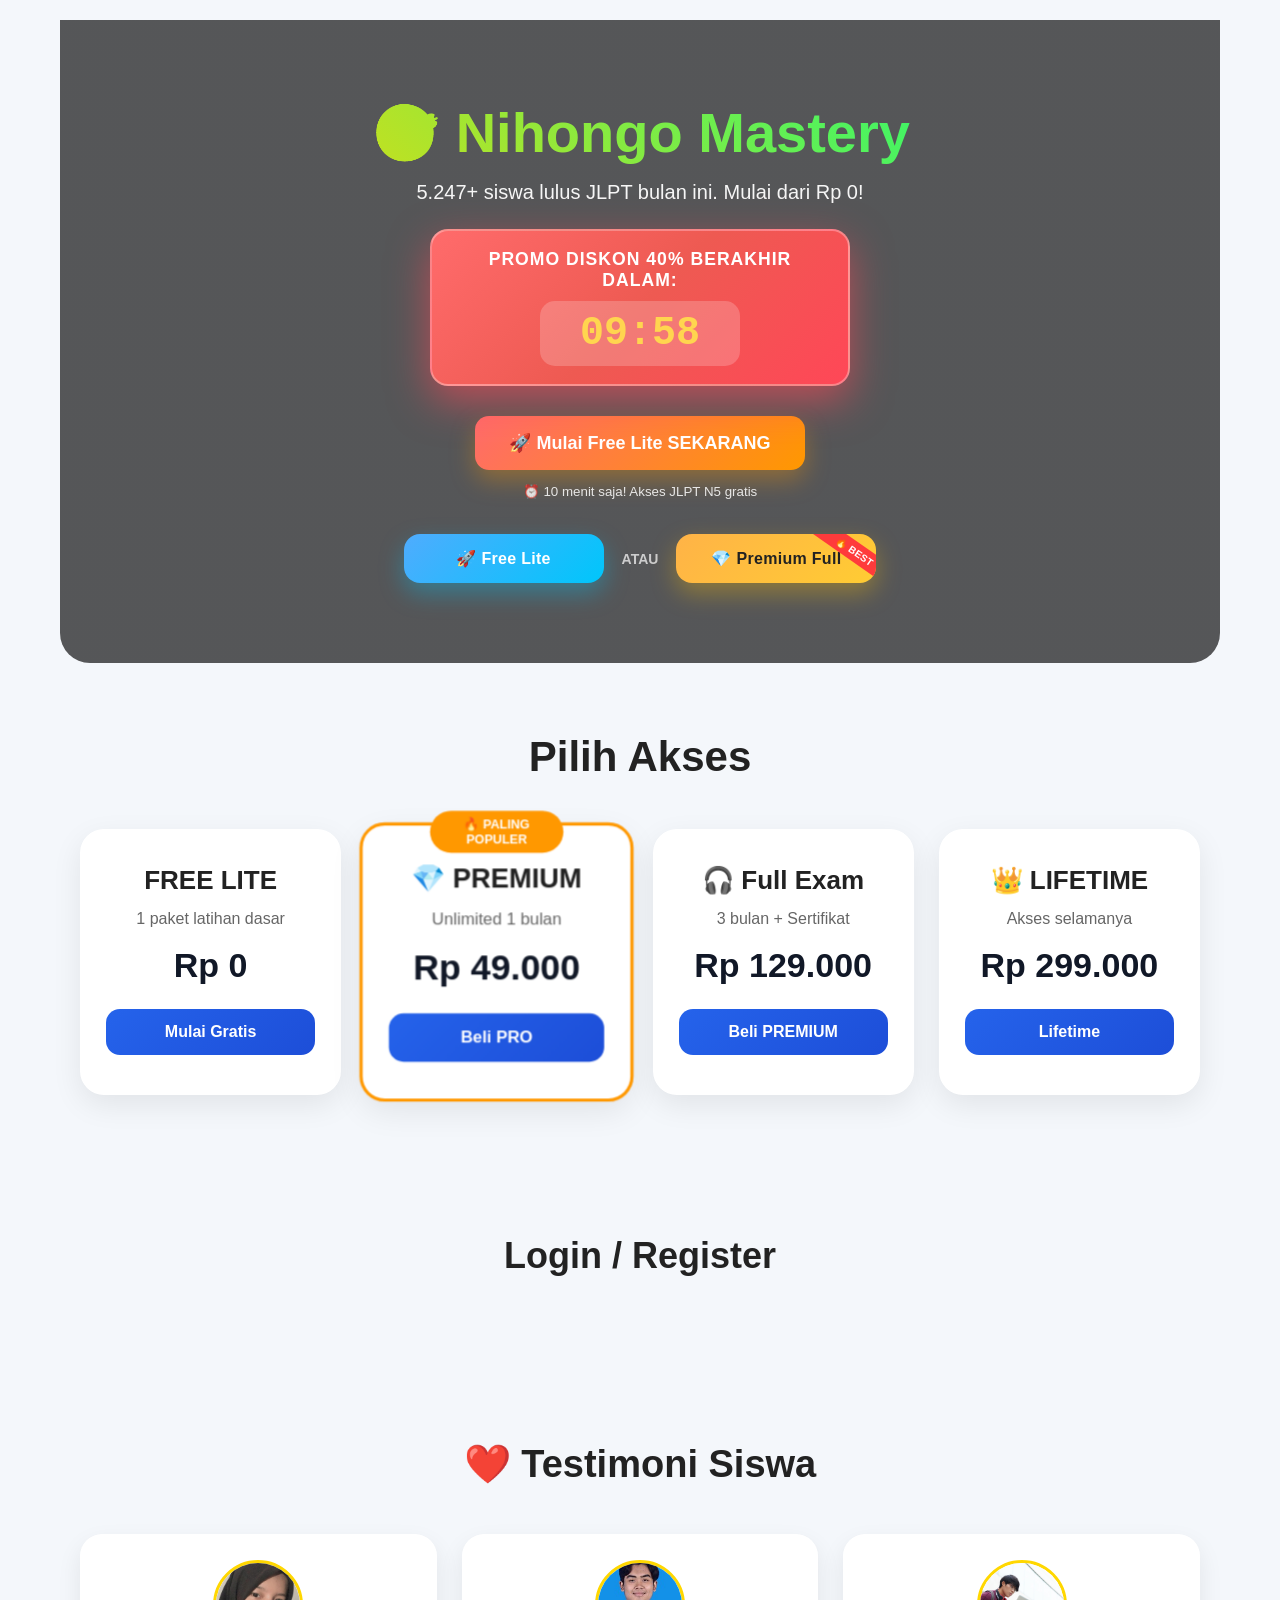
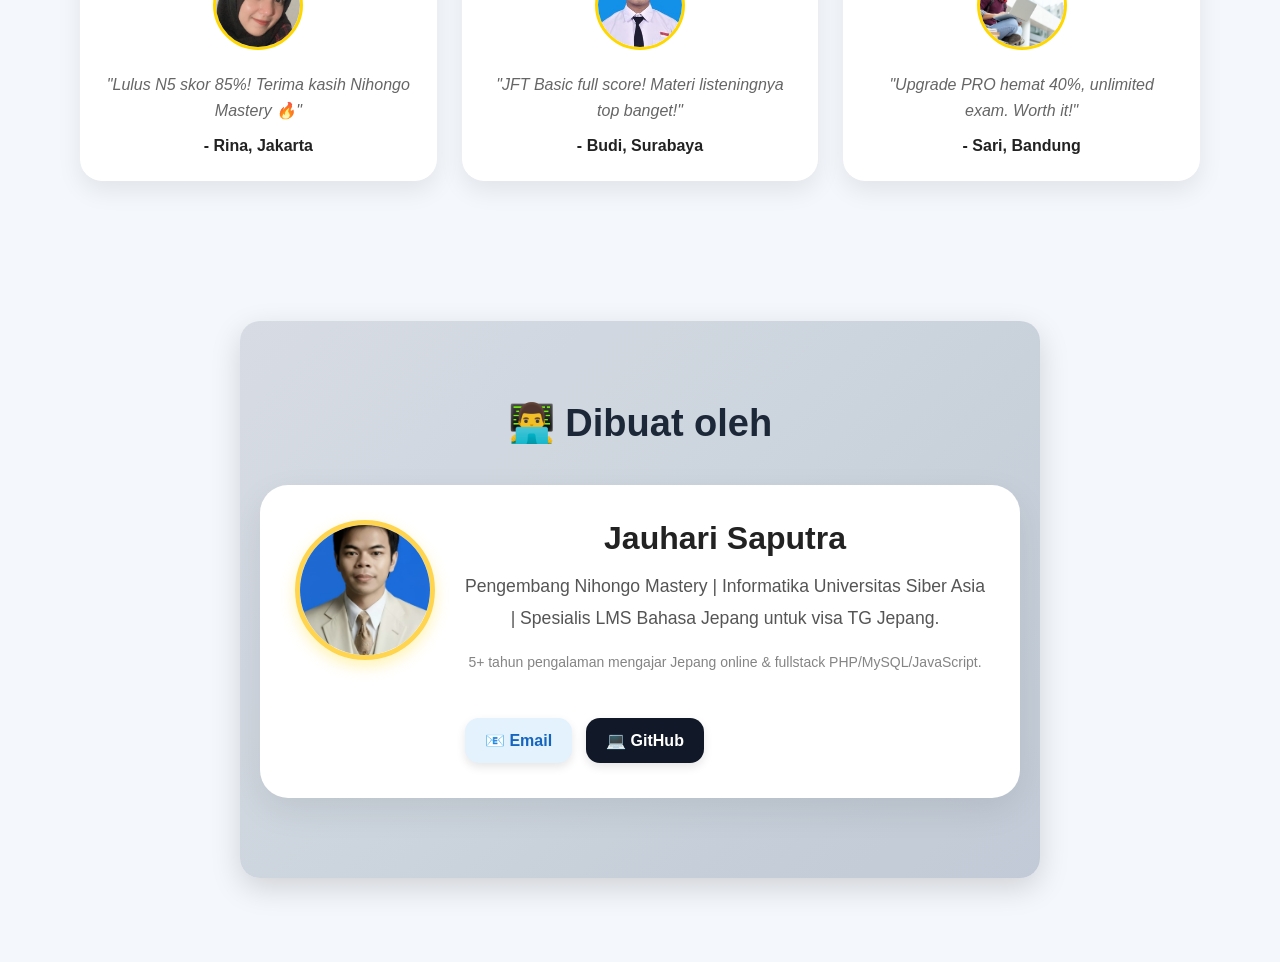
==== index.html @ e08a3634 "push kedua" ====
<!DOCTYPE html>
<html lang="id">

<head>
    <link rel="stylesheet" href="assets/css/style.css">
    <meta charset="UTF-8">
    <meta name="viewport" content="width=device-width, initial-scale=1.0">
    <title>Nihongo Mastery - 🎯 Lulus JLPT 90% Siswa!</title>

    <script src="https://accounts.google.com/gsi/client" async defer></script>
    <script src="https://app.sandbox.midtrans.com/snap/snap.js" data-client-key="Mid-client-Sgpy8gqZ2OuiWEXR"></script>

    <style>
    * {
        margin: 0;
        padding: 0;
        box-sizing: border-box;
    }

    body {
        font-family: Arial, Helvetica, sans-serif;
        background: #f4f7fb;
        color: #222;
    }

    .container {
        width: 95%;
        max-width: 1200px;
        margin: auto;
    }

    /* =========================
           HEADER USER
        ========================= */
    .user-header {
        background: #111827;
        padding: 12px 20px;
        color: white;
    }

    .user-info {
        display: flex;
        align-items: center;
        gap: 12px;
    }

    .user-avatar {
        width: 42px;
        height: 42px;
        border-radius: 50%;
    }

    .user-status {
        background: #10b981;
        padding: 5px 10px;
        border-radius: 30px;
        font-size: 12px;
    }

    .logout-btn {
        margin-left: auto;
        background: #ef4444;
        border: none;
        color: white;
        padding: 10px 14px;
        border-radius: 10px;
        cursor: pointer;
    }

    /* =========================
           HERO
        ========================= */
    .hero {
        padding: 80px 20px;
        text-align: center;
        background:
            linear-gradient(rgba(0, 0, 0, 0.65),
                rgba(0, 0, 0, 0.65)),
            url('https://images.unsplash.com/photo-1528360983277-13d401cdc186?q=80&w=1200');

        background-size: cover;
        background-position: center;
        border-radius: 0 0 30px 30px;
        color: white;
    }

    .hero h1 {
        font-size: 56px;
        margin-bottom: 15px;
    }

    .hero p {
        font-size: 20px;
        opacity: 0.95;
        margin-bottom: 25px;
    }

    .countdown {
        background: rgba(255, 255, 255, 0.12);
        backdrop-filter: blur(6px);
        padding: 18px;
        border-radius: 18px;
        max-width: 420px;
        margin: auto;
        margin-bottom: 30px;
    }

    .countdown-label {
        display: block;
        margin-bottom: 10px;
    }

    .countdown-numbers {
        font-size: 34px;
        font-weight: bold;
        color: #ffd54f;
    }

    .cta-primary {
        background: linear-gradient(135deg, #ff6b6b, #ff9800);
        border: none;
        color: white;
        padding: 16px 34px;
        border-radius: 14px;
        font-size: 18px;
        font-weight: bold;
        cursor: pointer;
        transition: 0.3s;
        box-shadow: 0 10px 25px rgba(255, 152, 0, 0.35);
    }

    .cta-primary:hover {
        transform: translateY(-3px);
    }

    .pulse {
        animation: pulse 1.5s infinite;
    }

    @keyframes pulse {
        0% {
            transform: scale(1);
        }

        50% {
            transform: scale(1.04);
        }

        100% {
            transform: scale(1);
        }
    }

    /* =========================
           QUICK ACCESS
        ========================= */
    .quick-access {
        margin-top: 35px;
        display: flex;
        gap: 18px;
        justify-content: center;
        align-items: center;
        flex-wrap: wrap;
    }

    .divider {
        color: rgba(255, 255, 255, 0.8);
        font-size: 14px;
        font-weight: 700;
    }

    .quick-access button {
        border: none;
        padding: 15px 28px;
        border-radius: 16px;
        font-size: 16px;
        font-weight: bold;
        cursor: pointer;
        transition: all 0.3s ease;
        min-width: 200px;
    }

    .cta-secondary {
        background: linear-gradient(135deg, #4facfe, #00c6fb);
        color: white;
        box-shadow: 0 10px 25px rgba(0, 198, 251, 0.35);
    }

    .cta-secondary:hover {
        transform: translateY(-5px);
    }

    .cta-premium {
        background: linear-gradient(135deg, #ffb347, #ffcc33);
        color: #222;
        position: relative;
        overflow: hidden;
        box-shadow: 0 10px 25px rgba(255, 193, 7, 0.35);
    }

    .cta-premium::before {
        content: "🔥 BEST";
        position: absolute;
        top: 8px;
        right: -30px;
        background: #ff3b3b;
        color: white;
        font-size: 10px;
        padding: 4px 30px;
        transform: rotate(35deg);
        font-weight: bold;
    }

    .cta-premium:hover {
        transform: translateY(-5px);
    }

    /* =========================
           PRICING
        ========================= */
    .pricing {
        padding: 70px 20px;
        text-align: center;
    }

    .pricing h2 {
        font-size: 42px;
        margin-bottom: 40px;
    }

    .pricing-cards {
        display: grid;
        grid-template-columns: repeat(auto-fit, minmax(240px, 1fr));
        gap: 25px;
    }

    .price-card {
        background: white;
        padding: 35px 25px;
        border-radius: 24px;
        box-shadow: 0 10px 30px rgba(0, 0, 0, 0.08);
        transition: 0.3s;
        position: relative;
    }

    .price-card:hover {
        transform: translateY(-8px);
    }

    .price-card h3 {
        font-size: 26px;
        margin-bottom: 14px;
    }

    .price-card p {
        color: #666;
        margin-bottom: 18px;
    }

    .price-card span {
        display: block;
        font-size: 34px;
        font-weight: bold;
        margin-bottom: 24px;
        color: #111827;
    }

    .price-card button {
        width: 100%;
        border: none;
        padding: 14px;
        border-radius: 14px;
        background: linear-gradient(135deg, #2563eb, #1d4ed8);
        color: white;
        font-size: 16px;
        font-weight: bold;
        cursor: pointer;
    }

    .popular {
        border: 3px solid #ff9800;
    }

    .popular::before {
        content: "🔥 PALING POPULER";
        position: absolute;
        top: -14px;
        left: 50%;
        transform: translateX(-50%);
        background: #ff9800;
        color: white;
        padding: 6px 18px;
        border-radius: 999px;
        font-size: 12px;
        font-weight: bold;
    }

    /* =========================
           LOGIN
        ========================= */
    .login {
        padding: 70px 20px;
        text-align: center;
    }

    .login h2 {
        margin-bottom: 25px;
        font-size: 36px;
    }

    /* =========================
           TESTIMONI
        ========================= */
    .testimoni {
        padding: 70px 20px;
    }

    .testimoni h2 {
        text-align: center;
        margin-bottom: 40px;
        font-size: 38px;
    }

    .testimoni-grid {
        display: grid;
        grid-template-columns: repeat(auto-fit, minmax(260px, 1fr));
        gap: 25px;
    }

    .testi-item {
        background: white;
        border-radius: 22px;
        padding: 25px;
        text-align: center;
        box-shadow: 0 10px 25px rgba(0, 0, 0, 0.08);
    }

    .testi-item img {
        width: 90px;
        height: 90px;
        border-radius: 50%;
        object-fit: cover;
        margin-bottom: 18px;
    }

    .testi-item p {
        color: #555;
        margin-bottom: 14px;
        line-height: 1.6;
    }

    /* =========================
           DEVELOPER PROFILE
        ========================= */
    .developer-profile {
        padding: 80px 20px;
    }

    .developer-profile h2 {
        text-align: center;
        margin-bottom: 40px;
        font-size: 38px;
    }

    .dev-card {
        background: white;
        border-radius: 28px;
        padding: 35px;
        display: flex;
        gap: 30px;
        align-items: flex-start;
        flex-wrap: wrap;
        box-shadow: 0 12px 35px rgba(0, 0, 0, 0.08);
    }

    .dev-avatar {
        width: 140px;
        height: 140px;
        border-radius: 50%;
        object-fit: cover;
        border: 5px solid #ffd54f;
    }

    .dev-info {
        flex: 1;
        min-width: 280px;
    }

    .dev-info h3 {
        font-size: 32px;
        margin-bottom: 14px;
    }

    .dev-info p {
        line-height: 1.8;
        color: #555;
        margin-bottom: 16px;
    }

    .dev-info small {
        display: block;
        margin-bottom: 24px;
        color: #777;
        line-height: 1.7;
        font-size: 14px;
    }

    .dev-links {
        display: flex;
        gap: 14px;
        flex-wrap: wrap;
    }

    .dev-links a {
        text-decoration: none;
        padding: 13px 20px;
        border-radius: 14px;
        font-weight: bold;
        transition: 0.3s;
        display: inline-flex;
        align-items: center;
        gap: 8px;
    }

    .dev-links a:first-child {
        background: #e3f2fd;
        color: #1565c0;
    }

    .dev-links a:last-child {
        background: #111827;
        color: white;
    }

    .dev-links a:hover {
        transform: translateY(-3px);
    }

    /* =========================
           RESPONSIVE
        ========================= */
    @media(max-width:768px) {
        .hero h1 {
            font-size: 40px;
        }

        .hero p {
            font-size: 18px;
        }

        .dev-card {
            text-align: center;
            justify-content: center;
        }

        .dev-links {
            justify-content: center;
        }

        .quick-access button {
            width: 100%;
            max-width: 320px;
        }
    }
    </style>
</head>

<body>

    <!-- User Header -->
    <header class="user-header" id="userHeader" style="display:none;">
        <div class="user-info">
            <img src="https://via.placeholder.com/40/ffd700/000000?text=U" class="user-avatar" id="userAvatar">

            <span id="userNameDisplay">Welcome!</span>

            <span class="user-status" id="userStatus">
                Premium Active
            </span>

            <button class="logout-btn" onclick="logoutUser()">
                Logout
            </button>
        </div>
    </header>

    <div class="container">

        <!-- HERO -->
        <section class="hero">

            <div class="hero-content">

                <h1>🎯 Nihongo Mastery</h1>

                <p>
                    5.247+ siswa lulus JLPT bulan ini.
                    Mulai dari Rp 0!
                </p>

                <div class="countdown urgent" id="countdown">

                    <span class="countdown-label">
                        Promo Diskon 40% Berakhir Dalam:
                    </span>

                    <div id="countdown-timer" class="countdown-numbers">
                        12:44:28
                    </div>

                </div>

                <!-- Guest CTA -->
                <div class="guest-cta" id="guestCTA">

                    <button class="cta-primary pulse" onclick="startFreeTrial()">

                        🚀 Mulai Free Lite SEKARANG

                    </button>

                    <small style="display:block; margin-top:14px; opacity:0.85;">
                        ⏰ 10 menit saja! Akses JLPT N5 gratis
                    </small>

                </div>

                <!-- QUICK ACCESS -->
                <div class="quick-access">

                    <button class="cta-secondary" onclick="startFreeTrial()">

                        🚀 Free Lite

                    </button>

                    <span class="divider">ATAU</span>

                    <button class="cta-premium" onclick="buyPlan('lifetime', 299000)">

                        💎 Premium Full

                    </button>

                </div>

            </div>

        </section>

        <!-- PRICING -->
        <section class="pricing">

            <h2>Pilih Akses</h2>

            <div class="pricing-cards">

                <div class="price-card free">
                    <h3>FREE LITE</h3>
                    <p>1 paket latihan dasar</p>
                    <span>Rp 0</span>

                    <button onclick="startFreeTrial()">
                        Mulai Gratis
                    </button>
                </div>

                <div class="price-card pro popular">
                    <h3>💎 PREMIUM</h3>
                    <p>Unlimited 1 bulan</p>

                    <span>
                        Rp 49.000
                    </span>

                    <button onclick="buyPlan('pro', 49000)">
                        Beli PRO
                    </button>
                </div>

                <div class="price-card premium">
                    <h3>🎧 Full Exam</h3>
                    <p>3 bulan + Sertifikat</p>

                    <span>Rp 129.000</span>

                    <button onclick="buyPlan('premium', 129000)">
                        Beli PREMIUM
                    </button>
                </div>

                <div class="price-card lifetime">
                    <h3>👑 LIFETIME</h3>
                    <p>Akses selamanya</p>

                    <span>Rp 299.000</span>

                    <button onclick="buyPlan('lifetime', 299000)">
                        Lifetime
                    </button>
                </div>

            </div>

        </section>

        <!-- LOGIN -->
        <section class="login">

            <h2>Login / Register</h2>

            <div id="g_id_onload"
                data-client_id="427555562472-ptt0e991t8tvd3ueh04go4echgarad24.apps.googleusercontent.com"
                data-callback="handleGoogleLogin" data-auto_prompt="false">
            </div>

            <div class="g_id_signin" data-type="standard">
            </div>

        </section>

        <!-- TESTIMONI -->
        <section class="testimoni">

            <h2>❤️ Testimoni Siswa</h2>

            <div class="testimoni-grid">

                <div class="testi-item">
                    <img src="assets/images/testimoni/rina.jpg" alt="Rina">

                    <p>
                        "Lulus N5 skor 85%!
                        Terima kasih Nihongo Mastery 🔥"
                    </p>

                    <strong>- Rina, Jakarta</strong>
                </div>

                <div class="testi-item">
                    <img src="assets/images/testimoni/budi.jpg" alt="Budi">

                    <p>
                        "JFT Basic full score!
                        Materi listeningnya top banget!"
                    </p>

                    <strong>- Budi, Surabaya</strong>
                </div>

                <div class="testi-item">
                    <img src="assets/images/testimoni/sari.jpg" alt="Sari">

                    <p>
                        "Upgrade PRO hemat 40%,
                        unlimited exam. Worth it!"
                    </p>

                    <strong>- Sari, Bandung</strong>
                </div>

            </div>

        </section>

        <!-- DEVELOPER -->
        <section class="developer-profile">

            <h2>👨‍💻 Dibuat oleh</h2>

            <div class="dev-card">

                <img src="assets/images/developer/jauhari.jpg" alt="Jauhari Saputra" class="dev-avatar">

                <div class="dev-info">

                    <h3>Jauhari Saputra</h3>

                    <p>
                        Pengembang Nihongo Mastery |
                        Informatika Universitas Siber Asia |
                        Spesialis LMS Bahasa Jepang
                        untuk visa TG Jepang.
                    </p>

                    <small>
                        5+ tahun pengalaman mengajar Jepang online
                        & fullstack PHP/MySQL/JavaScript.
                    </small>

                    <div class="dev-links">

                        <a href="mailto:saputrajauhari064@gmail.com">
                            📧 Email
                        </a>

                        <a href="https://jauharisaputra.github.io/jayadi-daichi-quiz/index.html" target="_blank">

                            💻 GitHub

                        </a>

                    </div>

                </div>

            </div>

        </section>

    </div>
    <script src="assets/js/main.js"></script>
    <script>
    function startFreeTrial() {
        window.location.href =
            'exam.html?path=jlpt/n5/written/v1-lite&user=3';
    }

    function selectExam(examPath) {

        console.log('Selected:', examPath);

        if (examPath.startsWith('jlpt/n5') ||
            examPath.startsWith('jft/basic')) {

            window.location.href =
                `exam.html?path=${examPath}&user=3`;
        } else if (examPath.includes('jtest')) {

            if (confirm('J.TEST Premium (Rp 25.000)?')) {

                window.location.href =
                    `exam.html?path=${examPath}&user=3`;
            }
        }
    }



    console.log('✅ Nihongo Mastery Ready!');
    // ========================================


// FAKE LIVE NOTIFICATION
// ========================================

const fakeNotifData = [

    {
        name: 'Yenni',
        city: 'Jakarta',
        action: 'baru saja upgrade ke PREMIUM 💎',
        icon: '🔥',
        time: '1 menit lalu'
    },

    {
        name: 'Rina',
        city: 'Bandung',
        action: 'unlock Full Exam JLPT N5 🎧',
        icon: '🎌',
        time: '3 menit lalu'
    },

    {
        name: 'Andi',
        city: 'Surabaya',
        action: 'membeli paket LIFETIME 👑',
        icon: '👑',
        time: '5 menit lalu'
    },

    {
        name: 'Sari',
        city: 'Medan',
        action: 'lulus JLPT N4 setelah latihan 🔥',
        icon: '🎉',
        time: '8 menit lalu'
    },

    {
        name: 'Kevin',
        city: 'Pontianak',
        action: 'upgrade ke PRO hemat 40%',
        icon: '⚡',
        time: '10 menit lalu'
    },

    {
        name: 'Budi',
        city: 'Makassar',
        action: 'baru mulai FREE LITE 🚀',
        icon: '🚀',
        time: '12 menit lalu'
    }

];

const liveNotif = document.getElementById('liveNotif');

function showFakeNotif() {

    const data =
        fakeNotifData[
            Math.floor(
                Math.random() *
                fakeNotifData.length
            )
        ];

    document.querySelector('.live-notif-icon')
        .innerHTML = data.icon;

    document.getElementById('notifTitle')
        .innerHTML =
        `${data.name} dari ${data.city}`;

    document.getElementById('notifMessage')
        .innerHTML = data.action;

    document.getElementById('notifTime')
        .innerHTML = data.time;

    liveNotif.classList.add('show');

    setTimeout(() => {
        liveNotif.classList.remove('show');
    }, 5000);
}

// pertama muncul
setTimeout(showFakeNotif, 2500);

// muncul terus random
setInterval(() => {

    showFakeNotif();

}, 12000);
    </script>
    <!-- LIVE SALES NOTIFICATION -->
<div class="live-notif" id="liveNotif">

    <div class="live-notif-icon">
        🔥
    </div>

    <div class="live-notif-content">

        <strong id="notifTitle">
            Yenni dari Jakarta
        </strong>

        <p id="notifMessage">
            baru saja upgrade ke PREMIUM
        </p>

        <div class="live-notif-time" id="notifTime">
            2 menit lalu
        </div>

    </div>

</div>
</body>

</html>
---- assets/css/style.css ----
* {
    margin: 0;
    padding: 0;
    box-sizing: border-box;
}

body {
    font-family: 'Segoe UI', sans-serif;
    background: linear-gradient(135deg, #0f0f23 0%, #1a1a3e 50%, #2d1b69 100%);
    color: white;
    min-height: 100vh;
    overflow-x: hidden;
}

.container {
    max-width: 1200px;
    margin: 0 auto;
    padding: 20px;
}

/* Hero */
.hero {
    text-align: center;
    padding: 80px 20px;
}

.hero h1 {
    font-size: clamp(2.5rem, 8vw, 4rem);
    margin-bottom: 1rem;
    background: linear-gradient(45deg, #ffd700, #00ff88);
    -webkit-background-clip: text;
    -webkit-text-fill-color: transparent;
}

.hero p {
    font-size: 1.3rem;
    margin-bottom: 2rem;
    opacity: 0.9;
}

.cta-primary {
    background: linear-gradient(45deg, #ffd700, #ff8c00);
    border: none;
    padding: 15px 40px;
    font-size: 1.2rem;
    border-radius: 50px;
    cursor: pointer;
    transition: all 0.3s;
    box-shadow: 0 10px 30px rgba(255, 215, 0, 0.4);
}

.cta-primary:hover {
    transform: translateY(-3px) scale(1.05);
    box-shadow: 0 15px 40px rgba(255, 215, 0, 0.6);
}

/* Exam Cards */
.exams {
    padding: 60px 20px;
    text-align: center;
}

.exam-cards {
    display: grid;
    grid-template-columns: repeat(auto-fit, minmax(250px, 1fr));
    gap: 20px;
    margin-top: 2rem;
}

.exam-card {
    background: rgba(255, 255, 255, 0.1);
    padding: 30px;
    border-radius: 20px;
    backdrop-filter: blur(10px);
    cursor: pointer;
    transition: all 0.3s;
    border: 1px solid rgba(255, 255, 255, 0.2);
}

.exam-card:hover {
    transform: translateY(-10px);
    background: rgba(0, 255, 136, 0.2);
}

/* Pricing */
.pricing {
    padding: 60px 20px;
    text-align: center;
}

.pricing-cards {
    display: flex;
    flex-wrap: wrap;
    gap: 20px;
    justify-content: center;
    margin-top: 3rem;
}

.price-card {
    background: rgba(255, 255, 255, 0.1);
    padding: 40px 20px;
    border-radius: 20px;
    min-width: 250px;
    backdrop-filter: blur(10px);
    transition: all 0.3s;
    border: 1px solid rgba(255, 255, 255, 0.2);
    position: relative;
}

.popular {
    transform: scale(1.05);
    background: linear-gradient(135deg, rgba(255, 215, 0, 0.3), rgba(0, 255, 136, 0.3));
    border: 2px solid #ffd700;
}

.price-card:hover {
    transform: translateY(-5px) scale(1.02);
}

.price-card span {
    font-size: 2rem;
    font-weight: bold;
    display: block;
    margin: 1rem 0;
}

/* Responsive Mobile */
@media (max-width:768px) {
    .pricing-cards {
        flex-direction: column;
        align-items: center;
    }

    .price-card {
        max-width: 300px;
    }
}

/* Animations */
@keyframes pulse {

    0%,
    100% {
        opacity: 1;
    }

    50% {
        opacity: 0.7;
    }
}

@keyframes glow {

    0%,
    100% {
        box-shadow: 0 0 20px rgba(255, 215, 0, 0.5);
    }

    50% {
        box-shadow: 0 0 40px rgba(255, 215, 0, 0.8);
    }
}

/* Mobile sticky CTA */
.mobile-cta {
    position: fixed;
    bottom: 20px;
    left: 20px;
    right: 20px;
    display: none;
}

@media (max-width:768px) {
    .mobile-cta {
        display: block;
    }
}

/* 🔥 PERFECT Live Notifications */
.live-notif {
    position: fixed;
    top: 20px;
    right: -400px;
    background: linear-gradient(45deg, #00ff88, #ffd700);
    color: #000;
    padding: 15px 30px;
    border-radius: 50px;
    box-shadow: 0 15px 40px rgba(0, 255, 136, 0.6);
    font-weight: bold;
    font-size: 1.1rem;
    z-index: 10000;
    transition: all 0.6s cubic-bezier(0.25, 0.46, 0.45, 0.94);
    white-space: nowrap;
    max-width: 90vw;
    overflow: hidden;
    text-overflow: ellipsis;
}

.live-notif.show {
    right: 20px;
    transform: scale(1);
}

@keyframes slideIn {
    from {
        right: -400px;
        opacity: 0;
        transform: translateX(50px) scale(0.9);
    }

    to {
        right: 20px;
        opacity: 1;
        transform: translateX(0) scale(1);
    }
}

@keyframes slideOut {
    from {
        right: 20px;
        opacity: 1;
        transform: translateX(0) scale(1);
    }

    to {
        right: -400px;
        opacity: 0;
        transform: translateX(-50px) scale(0.9);
    }
}

.live-notif.show {
    animation: slideIn 0.6s forwards;
}

.live-notif:not(.show) {
    animation: slideOut 0.6s forwards;
}

/* Testimoni Grid */
.testimoni-grid {
    display: grid;
    grid-template-columns: repeat(auto-fit, minmax(300px, 1fr));
    gap: 30px;
    margin-top: 3rem;
}

.testi-item {
    background: rgba(255, 255, 255, 0.1);
    padding: 30px;
    border-radius: 20px;
    text-align: center;
    backdrop-filter: blur(10px);
    border: 1px solid rgba(255, 255, 255, 0.2);
}

.testi-item img {
    width: 60px;
    height: 60px;
    border-radius: 50%;
    margin-bottom: 1rem;
    border: 3px solid #ffd700;
}

.testi-item p {
    font-style: italic;
    margin-bottom: 1rem;
    opacity: 0.9;
}

/* Responsive Testimoni */
@media (max-width: 768px) {
    .testimoni-grid {
        grid-template-columns: 1fr;
        text-align: center;
    }
}

/* 🔥 URGENT 10-MIN COUNTDOWN */
.countdown {
    background: linear-gradient(45deg, #ff4757, #ff3838);
    color: white;
    padding: 20px 30px;
    border-radius: 20px;
    margin: 2rem 0;
    box-shadow: 0 15px 40px rgba(255, 71, 87, 0.6);
    border: 2px solid rgba(255, 255, 255, 0.3);
    text-align: center;
    min-width: 280px;
    animation: pulse 2s infinite;
}

.countdown.urgent {
    background: linear-gradient(135deg, #ff6b6b, #ee5a52, #ff4757);
}

.countdown-label {
    display: block;
    font-size: 1.1rem;
    font-weight: bold;
    margin-bottom: 8px;
    text-transform: uppercase;
    letter-spacing: 1px;
}

#countdown-timer {
    font-size: 2.5rem;
    font-weight: bold;
    font-family: 'Courier New', monospace;
    background: rgba(255, 255, 255, 0.2);
    padding: 10px 20px;
    border-radius: 15px;
    display: inline-block;
    min-width: 200px;
}

@media (max-width: 768px) {
    #countdown-timer {
        font-size: 2rem;
    }

    .countdown {
        margin: 1.5rem 0;
        padding: 15px 20px;
    }
}

/* 👤 USER LOGIN INDICATOR */
.user-header {
    position: fixed;
    top: 0;
    left: 0;
    right: 0;
    background: rgba(15, 15, 35, 0.95);
    backdrop-filter: blur(20px);
    padding: 15px 30px;
    z-index: 9999;
    border-bottom: 1px solid rgba(255, 215, 0, 0.3);
}

.user-info {
    max-width: 1200px;
    margin: 0 auto;
    display: flex;
    align-items: center;
    gap: 15px;
}

.user-avatar {
    width: 40px;
    height: 40px;
    border-radius: 50%;
    border: 3px solid #ffd700;
    background: linear-gradient(45deg, #ffd700, #ff8c00);
}

#userNameDisplay {
    font-weight: bold;
    color: #ffd700;
    font-size: 1.1rem;
}

.user-status {
    background: linear-gradient(45deg, #00ff88, #00d4aa);
    color: #000;
    padding: 4px 12px;
    border-radius: 20px;
    font-size: 0.85rem;
    font-weight: bold;
}

.logout-btn {
    margin-left: auto;
    background: #ff4757;
    color: white;
    border: none;
    padding: 8px 20px;
    border-radius: 25px;
    cursor: pointer;
    font-weight: bold;
    transition: all 0.3s;
}

.logout-btn:hover {
    background: #ff3838;
    transform: scale(1.05);
}

/* Personalized CTA */
.personal-cta {
    margin: 1.5rem 0;
}

#accessStatus {
    color: #ffd700;
    font-weight: bold;
    text-transform: uppercase;
    letter-spacing: 1px;
}

/* Access Badges */
.access-badge {
    padding: 4px 10px;
    border-radius: 15px;
    font-size: 0.8rem;
    font-weight: bold;
}

.access-badge.free {
    background: #00ff88;
    color: #000;
}

.access-badge.premium {
    background: #ffd700;
    color: #000;
}

.access-badge.locked {
    background: #666;
    color: #ccc;
}

button:disabled {
    opacity: 0.5;
    cursor: not-allowed;
}

/* Perbaikan untuk Halaman Ujian */
.exam-container {
    color: #333 !important;
    /* Paksa teks jadi gelap di dalam container exam */
}

/* Jika Anda ingin exam.html punya background gelap seperti landing page */
.exam-page body {
    background: #1a1a3e !important;
    color: white !important;
}

.developer-profile {
    max-width: 800px;
    margin: 4rem auto;
    padding: 2.5rem;
    text-align: center;
    /* Gelapkan gradient untuk kontras lebih baik */
    background: linear-gradient(135deg, #e2e8f0 0%, #cbd5e1 100%);
    border-radius: 20px;
    box-shadow: 0 10px 30px rgba(0, 0, 0, 0.15);
    position: relative;
    overflow: hidden;
}

/* Overlay tipis untuk boost kontras (opsional, tapi recommended) */
.developer-profile::before {
    content: '';
    position: absolute;
    top: 0;
    left: 0;
    right: 0;
    bottom: 0;
    background: rgba(0, 0, 0, 0.05);
    /* 5% black overlay */
    z-index: 1;
}

.dev-card {
    display: flex;
    align-items: center;
    gap: 2rem;
    flex-wrap: wrap;
    justify-content: center;
    position: relative;
    z-index: 2;
    /* Di atas overlay */
}

.dev-avatar {
    width: 90px;
    height: 90px;
    border-radius: 50%;
    object-fit: cover;
    border: 3px solid #ffd700;
    box-shadow: 0 6px 15px rgba(255, 215, 0, 0.3);
}



.dev-info h3 {
    font-size: 1.5rem;
    color: #1e293b;
    /* Lebih gelap dari #1e293b */
    margin-bottom: 0.5rem;
    font-weight: 700;
}

.dev-info p {
    font-size: 1.1rem;
    color: #334155;
    /* Hitam pekat dari #64748b */
    margin-bottom: 0.5rem;
    line-height: 1.6;
    font-weight: 500;
}

.dev-info small {
    color: #0b40d3;
    opacity: 0.9;
    margin-bottom: 25px;
}

.dev-links a {
    padding: 0.5rem 1rem;
    background: rgba(255, 255, 255, 0.9);
    /* Background semi-transparan */
    border-radius: 25px;
    text-decoration: none;
    color: #3b82f6;
    font-weight: 600;
    transition: all 0.3s;
    box-shadow: 0 4px 10px rgba(0, 0, 0, 0.1);
    margin-top: 20px;
}

.dev-links a:hover {
    background: #3b82f6;
    color: white;
    transform: translateY(-2px);
}

/* Mobile */
@media (max-width: 768px) {
    .dev-card {
        flex-direction: column;
        text-align: center;
    }

    .dev-avatar {
        width: 70px;
        height: 70px;
    }

    .dev-info h3 {
        font-size: 1.3rem;
    }
}

.developer-profile h2 {
    font-size: 2rem;
    color: #1e293b;
    margin-bottom: 1.5rem;
    font-weight: 700;
}

.cta-secondary {
    background: #10b981;
    color: white;
    border: none;
    padding: 12px 24px;
    border-radius: 8px;
    font-weight: 600;
    cursor: pointer;
    transition: all 0.3s;
}

.cta-secondary:hover {
    background: #059669;
    transform: translateY(-2px);
}

.cta-premium {
    background: linear-gradient(135deg, #8b5cf6, #a855f7);
    color: white;
    border: none;
    padding: 12px 24px;
    border-radius: 8px;
    font-weight: 600;
    cursor: pointer;
    transition: all 0.3s;
}

.cta-premium:hover {
    transform: translateY(-2px);
    box-shadow: 0 10px 25px rgba(139, 92, 246, 0.4);
}

/* =========================
   QUICK ACCESS BUTTONS
========================= */
.quick-access {
    margin-top: 35px;
    display: flex;
    gap: 18px;
    justify-content: center;
    align-items: center;
    flex-wrap: wrap;
}

.quick-access .divider {
    color: rgba(255, 255, 255, 0.7);
    font-size: 14px;
    font-weight: 600;
}

/* Base Button */
.quick-access button {
    border: none;
    padding: 14px 28px;
    border-radius: 14px;
    font-size: 16px;
    font-weight: 700;
    cursor: pointer;
    transition: all 0.3s ease;
    letter-spacing: 0.3px;
    min-width: 180px;
}

/* Free Lite */
.cta-secondary {
    background: linear-gradient(135deg, #4facfe, #00c6fb);
    color: white;
    box-shadow: 0 8px 20px rgba(0, 198, 251, 0.35);
}

.cta-secondary:hover {
    transform: translateY(-4px) scale(1.03);
    box-shadow: 0 14px 28px rgba(0, 198, 251, 0.45);
}

/* Premium */
.cta-premium {
    background: linear-gradient(135deg, #ffb347, #ffcc33);
    color: #222;
    box-shadow: 0 8px 20px rgba(255, 193, 7, 0.35);
    position: relative;
    overflow: hidden;
}

.cta-premium::before {
    content: "🔥 BEST";
    position: absolute;
    top: 6px;
    right: -28px;
    background: #ff3b3b;
    color: white;
    font-size: 10px;
    padding: 4px 30px;
    transform: rotate(35deg);
    font-weight: bold;
}

.cta-premium:hover {
    transform: translateY(-4px) scale(1.03);
    box-shadow: 0 14px 28px rgba(255, 193, 7, 0.45);
}

/* =========================
   DEVELOPER PROFILE
========================= */

.developer-profile {
    margin-top: 70px;
    padding: 20px;
}

.dev-card {
    background: white;
    border-radius: 22px;
    padding: 30px;
    display: flex;
    gap: 25px;
    align-items: flex-start;
    box-shadow: 0 10px 35px rgba(0, 0, 0, 0.08);
    flex-wrap: wrap;
}

.dev-avatar {
    width: 120px;
    height: 120px;
    border-radius: 50%;
    object-fit: cover;
    border: 5px solid #ffd54f;
}

.dev-info {
    flex: 1;
    min-width: 250px;
}

.dev-info h3 {
    margin-top: 0;
    font-size: 28px;
    color: #222;
    margin-bottom: 10px;
}

.dev-info p {
    line-height: 1.7;
    color: #555;
    margin-bottom: 14px;
}

.dev-info small {
    display: block;
    font-size: 14px;
    color: #777;
    line-height: 1.6;
    margin-bottom: 22px;
}

/* Link Buttons */
.dev-links {
    display: flex;
    gap: 14px;
    flex-wrap: wrap;
}

.dev-links a {
    text-decoration: none;
    padding: 12px 18px;
    border-radius: 12px;
    font-weight: 600;
    transition: all 0.25s ease;
    display: inline-flex;
    align-items: center;
    gap: 8px;
}

/* Email */
.dev-links a:first-child {
    background: #e3f2fd;
    color: #1565c0;
}

/* GitHub */
.dev-links a:last-child {
    background: #212121;
    color: white;
}

.dev-links a:hover {
    transform: translateY(-3px);
    opacity: 0.92;
}

/* Mobile */
@media (max-width: 768px) {
    .dev-card {
        text-align: center;
        justify-content: center;
    }

    .dev-links {
        justify-content: center;
    }

    .quick-access button {
        width: 100%;
        max-width: 320px;
    }
}
/* =========================
   PREMIUM LIVE NOTIF
========================= */

.live-notif {
    position: fixed;
    top: 20px;
    right: -450px;

    width: 360px;
    max-width: 92vw;

    display: flex;
    align-items: center;
    gap: 14px;

    padding: 16px 18px;

    border-radius: 22px;

    background: rgba(255, 255, 255, 0.12);

    backdrop-filter: blur(18px);

    border: 1px solid rgba(255, 255, 255, 0.18);

    box-shadow:
        0 10px 35px rgba(0, 0, 0, 0.35),
        0 0 25px rgba(0, 255, 136, 0.18);

    z-index: 99999;

    opacity: 0;

    transition:
        right 0.7s cubic-bezier(0.22, 1, 0.36, 1),
        opacity 0.5s ease,
        transform 0.35s ease,
        box-shadow 0.35s ease;
}

/* muncul */
.live-notif.show {
    right: 20px;
    opacity: 1;
}

/* hover effect */
.live-notif:hover {
    transform: translateY(-4px) scale(1.02);

    box-shadow:
        0 18px 45px rgba(0, 0, 0, 0.45),
        0 0 35px rgba(255, 215, 0, 0.28);

    border: 1px solid rgba(255, 215, 0, 0.35);
}

/* icon */
.live-notif-icon {
    width: 58px;
    height: 58px;

    border-radius: 18px;

    background: linear-gradient(
        135deg,
        #00ff88,
        #00d4ff
    );

    display: flex;
    align-items: center;
    justify-content: center;

    font-size: 26px;

    flex-shrink: 0;

    box-shadow:
        0 8px 20px rgba(0, 255, 136, 0.35);
}

/* text */
.live-notif-content {
    flex: 1;
}

.live-notif-content strong {
    display: block;

    font-size: 15px;
    font-weight: 700;

    color: white;

    margin-bottom: 4px;
}

.live-notif-content p {
    font-size: 13px;

    color: rgba(255, 255, 255, 0.82);

    line-height: 1.5;
}

.live-notif-time {
    margin-top: 6px;

    font-size: 11px;

    color: rgba(255, 255, 255, 0.55);
}

/* glowing border animation */
.live-notif::before {
    content: '';

    position: absolute;

    inset: 0;

    border-radius: 22px;

    padding: 1px;

    background: linear-gradient(
        135deg,
        rgba(255,255,255,0.4),
        rgba(255,215,0,0.15),
        rgba(0,255,136,0.15)
    );

    -webkit-mask:
        linear-gradient(#fff 0 0) content-box,
        linear-gradient(#fff 0 0);

    -webkit-mask-composite: xor;
    mask-composite: exclude;

    pointer-events: none;
}

/* mobile */
@media(max-width:768px) {

    .live-notif {

        top: 12px;
        right: -450px;

        width: calc(100% - 24px);

        padding: 14px;
    }

    .live-notif.show {
        right: 12px;
    }

    .live-notif-icon {
        width: 52px;
        height: 52px;
        font-size: 22px;
    }

}
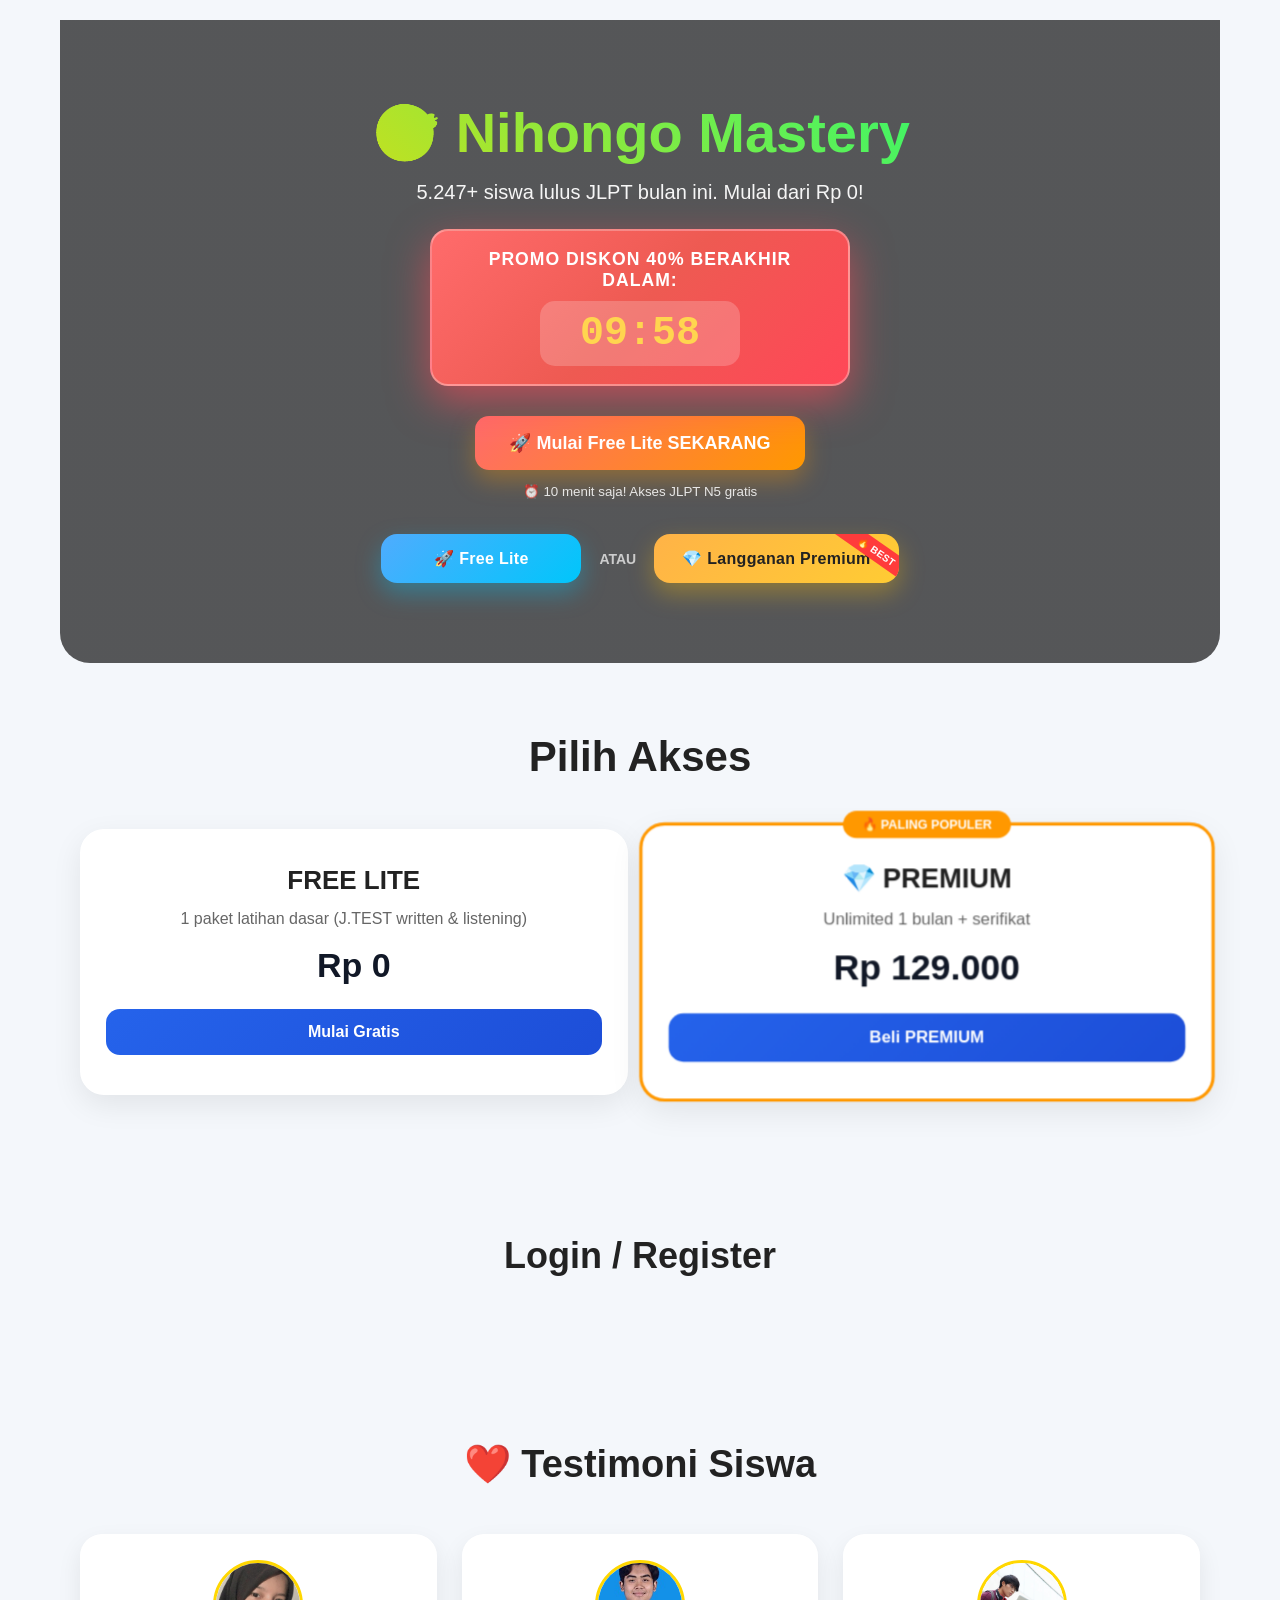
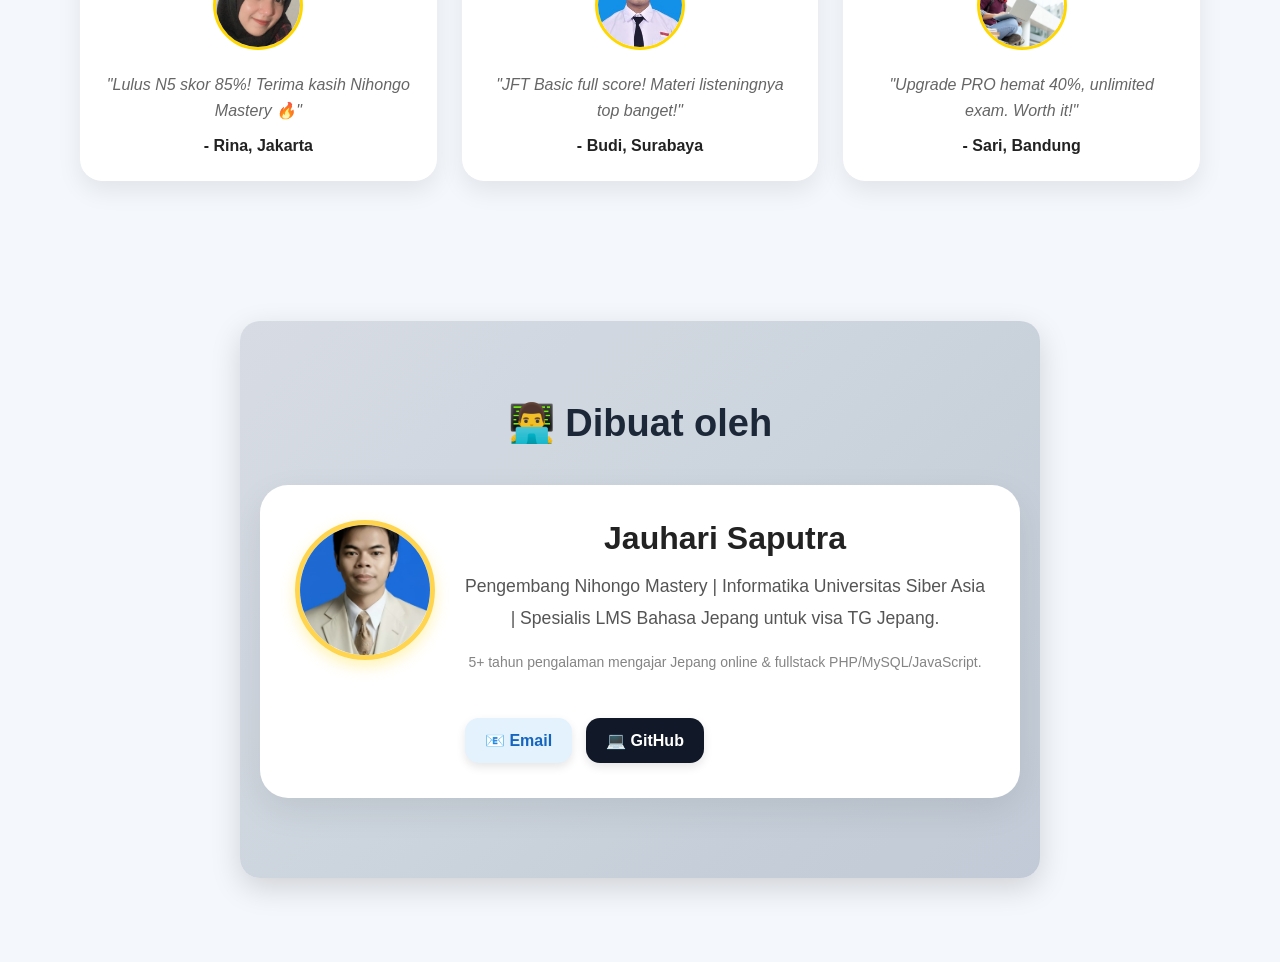
==== commit fe4c5647: "update index dan soal" ====
--- a/index.html
+++ b/index.html
@@ -536,15 +536,16 @@
 
                     <span class="divider">ATAU</span>
 
-                    <button class="cta-premium" onclick="buyPlan('lifetime', 299000)">
-
-                        💎 Premium Full
+                    <button class="cta-premium" onclick="buyPlan('premium', 129000)">
+
+                        💎 Langganan Premium 
 
                     </button>
 
                 </div>
 
             </div>
+            
 
         </section>
 
@@ -557,7 +558,7 @@
 
                 <div class="price-card free">
                     <h3>FREE LITE</h3>
-                    <p>1 paket latihan dasar</p>
+                    <p>1 paket latihan dasar (J.TEST written & listening)</p>
                     <span>Rp 0</span>
 
                     <button onclick="startFreeTrial()">
@@ -567,28 +568,28 @@
 
                 <div class="price-card pro popular">
                     <h3>💎 PREMIUM</h3>
-                    <p>Unlimited 1 bulan</p>
+                    <p>Unlimited 1 bulan + serifikat</p>
 
                     <span>
-                        Rp 49.000
+                        Rp 129.000
                     </span>
-
-                    <button onclick="buyPlan('pro', 49000)">
-                        Beli PRO
-                    </button>
-                </div>
-
-                <div class="price-card premium">
-                    <h3>🎧 Full Exam</h3>
-                    <p>3 bulan + Sertifikat</p>
-
-                    <span>Rp 129.000</span>
 
                     <button onclick="buyPlan('premium', 129000)">
                         Beli PREMIUM
                     </button>
                 </div>
 
+                <!-- <div class="price-card premium">
+                    <h3>🎧 Full Exam</h3>
+                    <p>3 bulan + Sertifikat</p>
+
+                    <span>Rp 129.000</span>
+
+                    <button onclick="buyPlan('premium', 129000)">
+                        Beli PREMIUM
+                    </button>
+                </div>
+
                 <div class="price-card lifetime">
                     <h3>👑 LIFETIME</h3>
                     <p>Akses selamanya</p>
@@ -598,7 +599,7 @@
                     <button onclick="buyPlan('lifetime', 299000)">
                         Lifetime
                     </button>
-                </div>
+                </div> -->
 
             </div>
 
